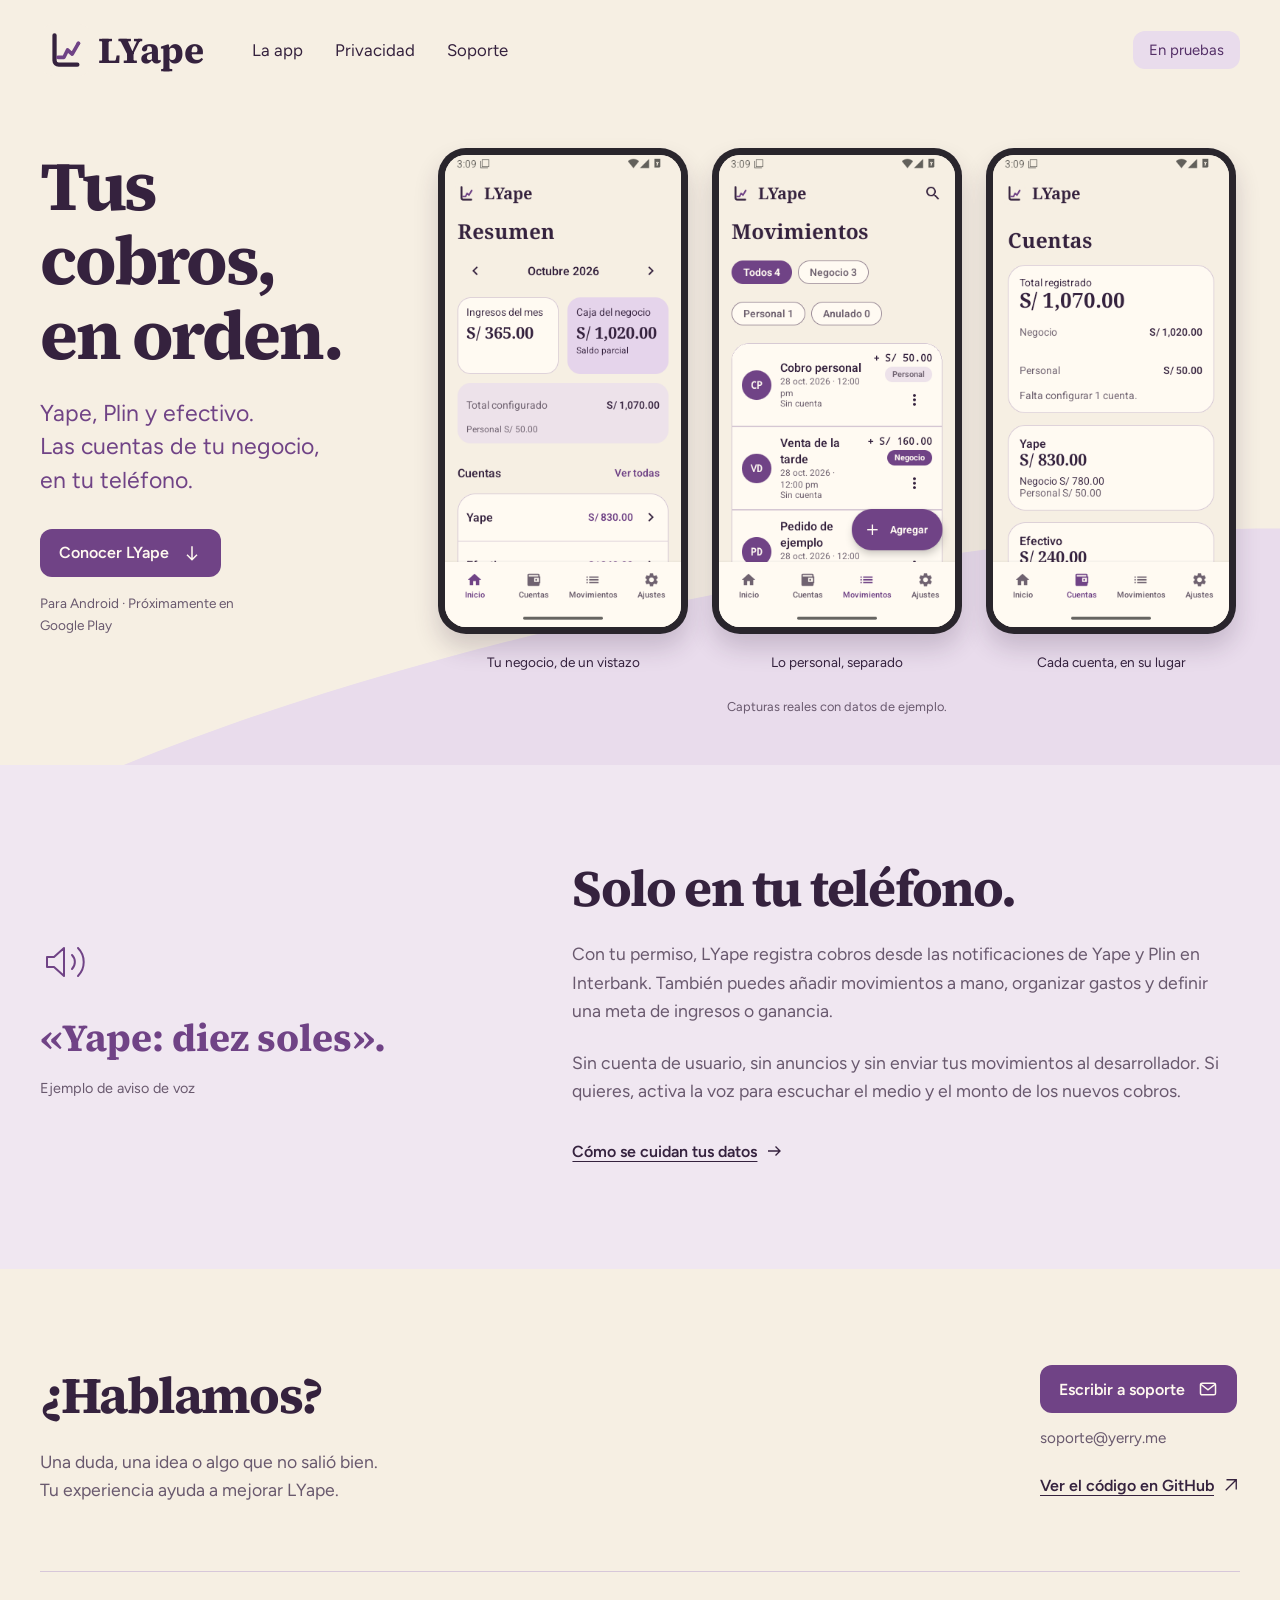
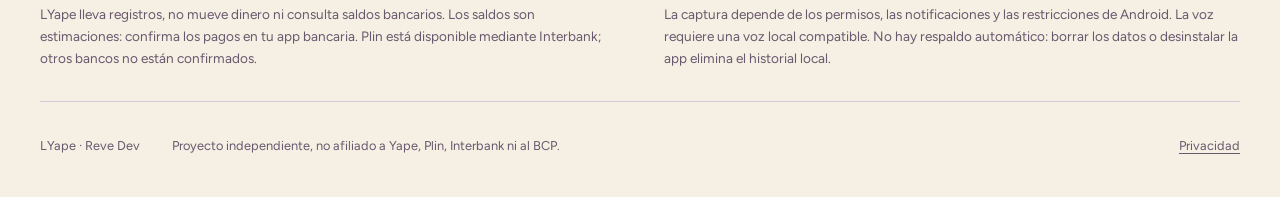
==== website/index.html @ 3028ce08 "feat: add LYape website and manual Pages deployment" ====
<!doctype html>
<html lang="es-PE">
<head>
  <meta charset="utf-8">
  <meta name="viewport" content="width=device-width, initial-scale=1">
  <meta name="theme-color" content="#F6EFE3">
  <meta name="description" content="Registra cobros de Yape y Plin, separa lo personal y lleva las cuentas de tu negocio en tu teléfono. LYape para Android, de código abierto.">
  <meta name="referrer" content="strict-origin-when-cross-origin">
  <title>LYape — Tus cobros, en orden</title>
  <link rel="canonical" href="https://lyape.yerry.me/">
  <meta property="og:type" content="website">
  <meta property="og:title" content="LYape — Tus cobros, en orden">
  <meta property="og:description" content="Las cuentas de tu negocio, en tu teléfono. Para Android. En pruebas.">
  <meta property="og:url" content="https://lyape.yerry.me/">
  <meta property="og:image" content="https://lyape.yerry.me/assets/feature.png">
  <link rel="icon" href="assets/logo.svg" type="image/svg+xml">
  <link rel="preload" href="assets/fonts/source-serif-bold.ttf" as="font" type="font/ttf" crossorigin>
  <link rel="stylesheet" href="styles.css">
</head>
<body>
  <a class="skip-link" href="#contenido">Saltar al contenido</a>
  <header class="site-header wrap">
    <a class="brand" href="./" aria-label="LYape, inicio"><img src="assets/logo.svg" alt="" width="52" height="52"><span>LYape</span></a>
    <nav aria-label="Navegación principal">
      <a href="#la-app">La app</a>
      <a href="privacidad/">Privacidad</a>
      <a href="#soporte">Soporte</a>
    </nav>
    <span class="status">En pruebas</span>
  </header>
  <main id="contenido">
    <section class="hero" aria-labelledby="titulo">
      <div class="hero-inner wrap">
        <div class="hero-copy">
          <h1 id="titulo">Tus cobros,<br>en orden.</h1>
          <p class="intro">Yape, Plin y efectivo.<br> Las cuentas de tu negocio,<br> en tu teléfono.</p>
          <a class="button" href="#como-funciona">Conocer LYape <svg viewBox="0 0 24 24" width="20" height="20" fill="none" stroke="currentColor" stroke-width="1.8" aria-hidden="true"><path d="M12 4v16m-6-6 6 6 6-6"/></svg></a>
          <p class="availability">Para Android · Próximamente en Google Play</p>
        </div>
        <div class="app-showcase" id="la-app">
          <div class="screens" role="region" aria-label="Capturas de LYape. Desliza para ver las tres pantallas." tabindex="0">
            <figure>
              <a class="phone" href="assets/01-inicio.png" aria-label="Ampliar captura de Inicio"><img src="assets/01-inicio.png" width="320" height="640" alt="Inicio: ingresos del mes, caja del negocio y resumen de cuentas." fetchpriority="high"></a>
              <figcaption>Tu negocio, de un vistazo</figcaption>
            </figure>
            <figure>
              <a class="phone" href="assets/02-movimientos.png" aria-label="Ampliar captura de Movimientos"><img src="assets/02-movimientos.png" width="320" height="640" alt="Movimientos: cobros clasificados como negocio o personal, con sus importes."></a>
              <figcaption>Lo personal, separado</figcaption>
            </figure>
            <figure>
              <a class="phone" href="assets/03-cuentas.png" aria-label="Ampliar captura de Cuentas"><img src="assets/03-cuentas.png" width="320" height="640" alt="Cuentas: total registrado y saldos de Yape y efectivo, separados entre negocio y personal."></a>
              <figcaption>Cada cuenta, en su lugar</figcaption>
            </figure>
          </div>
          <p class="gallery-note">Capturas reales con datos de ejemplo. <span class="swipe-hint">Desliza para ver más.</span></p>
        </div>
      </div>
    </section>
    <section class="local-section" id="como-funciona" aria-labelledby="local-title">
      <div class="wrap local-inner">
        <div class="voice-example">
          <svg viewBox="0 0 48 48" width="48" height="48" fill="none" stroke="currentColor" stroke-width="2" stroke-linecap="round" stroke-linejoin="round" aria-hidden="true"><path d="m24 10-10 9H7v10h7l10 9V10Zm8 7a10 10 0 0 1 0 14m6-21a20 20 0 0 1 0 28"/></svg>
          <p>«Yape: diez soles».</p>
          <span>Ejemplo de aviso de voz</span>
        </div>
        <div class="local-copy">
          <h2 id="local-title">Solo en tu teléfono.</h2>
          <p>Con tu permiso, LYape registra cobros desde las notificaciones de Yape y Plin en Interbank. También puedes añadir movimientos a mano, organizar gastos y definir una meta de ingresos o ganancia.</p>
          <p>Sin cuenta de usuario, sin anuncios y sin enviar tus movimientos al desarrollador. Si quieres, activa la voz para escuchar el medio y el monto de los nuevos cobros.</p>
          <a class="text-link" href="privacidad/">Cómo se cuidan tus datos <svg viewBox="0 0 24 24" width="18" height="18" fill="none" stroke="currentColor" stroke-width="1.8" aria-hidden="true"><path d="M4 12h16m-6-6 6 6-6 6"/></svg></a>
        </div>
      </div>
    </section>
    <section class="support wrap" id="soporte" aria-labelledby="support-title">
      <div>
        <h2 id="support-title">¿Hablamos?</h2>
        <p>Una duda, una idea o algo que no salió bien.<br> Tu experiencia ayuda a mejorar LYape.</p>
      </div>
      <div class="support-actions">
        <a class="button" href="mailto:soporte@yerry.me">Escribir a soporte <svg viewBox="0 0 24 24" width="20" height="20" fill="none" stroke="currentColor" stroke-width="1.8" aria-hidden="true"><rect x="3" y="5" width="18" height="14" rx="2"/><path d="m3 6 9 7 9-7"/></svg></a>
        <span class="support-email">soporte@yerry.me</span>
        <a class="text-link" href="https://github.com/Reve7339/lyape">Ver el código en GitHub <svg viewBox="0 0 24 24" width="18" height="18" fill="none" stroke="currentColor" stroke-width="1.8" aria-hidden="true"><path d="m5 19 14-14M6 5h13v13"/></svg></a>
      </div>
    </section>
    <aside class="limits wrap" aria-label="Qué debes saber">
      <p>LYape lleva registros, no mueve dinero ni consulta saldos bancarios. Los saldos son estimaciones: confirma los pagos en tu app bancaria. Plin está disponible mediante Interbank; otros bancos no están confirmados.</p>
      <p>La captura depende de los permisos, las notificaciones y las restricciones de Android. La voz requiere una voz local compatible. No hay respaldo automático: borrar los datos o desinstalar la app elimina el historial local.</p>
    </aside>
  </main>
  <footer class="site-footer wrap">
    <p>LYape · Reve Dev</p>
    <p>Proyecto independiente, no afiliado a Yape, Plin, Interbank ni al BCP.</p>
    <a href="privacidad/">Privacidad</a>
  </footer>
</body>
</html>
---- website/styles.css ----
@font-face{font-family:"LYape Serif";src:url("assets/fonts/source-serif-bold.ttf") format("truetype");font-weight:700;font-style:normal;font-display:swap}
@font-face{font-family:"Figtree";src:url("assets/fonts/figtree-regular.ttf") format("truetype");font-weight:400;font-style:normal;font-display:swap}
@font-face{font-family:"Figtree";src:url("assets/fonts/figtree-semibold.ttf") format("truetype");font-weight:600;font-style:normal;font-display:swap}
:root{color-scheme:light;--cream:#F6EFE3;--paper:#FFF9F0;--grape:#35223E;--purple:#704386;--purple-dark:#542F67;--lavender:#E9DCEC;--lavender-light:#F0E7F1;--muted:#69596E;--line:#D7C7D9;--bezel:#29252C;--shadow:rgba(53,34,62,.19);--serif:"LYape Serif",Georgia,serif;--sans:"Figtree",sans-serif;--ease:cubic-bezier(.16,1,.3,1);--s1:.5rem;--s2:1rem;--s3:1.5rem;--s4:2rem;--s5:3rem;--s6:4rem;--s7:6rem;background:var(--cream);color:var(--grape);font-family:var(--sans);font-size:16px;scrollbar-color:var(--purple) var(--cream);caret-color:var(--purple)}
*{box-sizing:border-box}
body{margin:0}
::selection{background:var(--purple);color:var(--paper)}
a{color:inherit;text-underline-offset:.23em;text-decoration-thickness:1px;touch-action:manipulation;-webkit-tap-highlight-color:transparent}
a:hover{color:var(--purple)}
:focus-visible{outline:3px solid var(--purple);outline-offset:5px}
img{display:block;max-width:100%;height:auto}
svg{flex:none}
p{line-height:1.6;margin:0 0 var(--s3)}
h1,h2{font-family:var(--serif);font-weight:700;line-height:1.08;letter-spacing:-.035em;text-wrap:balance;margin:0 0 var(--s3)}
h2{font-size:clamp(2.2rem,4vw,3.7rem)}
.wrap{width:min(100% - 5rem,1340px);margin-inline:auto}
.skip-link{position:absolute;left:var(--s2);top:var(--s2);z-index:5;padding:var(--s2);background:var(--grape);color:var(--paper);transform:translateY(-200%)}
.skip-link:focus{transform:none}
.skip-link:hover{color:var(--paper)}
.site-header{display:flex;align-items:center;gap:var(--s5);padding-block:var(--s3)}
.brand{display:inline-flex;align-items:center;gap:.4rem;text-decoration:none;font-family:var(--serif);font-size:2.3rem;font-weight:700;line-height:1}
.brand img{width:52px;height:52px}
.site-header nav{display:flex;gap:var(--s4);align-items:center}
.site-header nav a{padding-block:.75rem;text-decoration:none;font-size:1.05rem}
.site-header nav a:hover{text-decoration:underline}
.status{margin-left:auto;background:var(--lavender);color:var(--purple-dark);border-radius:12px;padding:.65rem 1rem;font-size:.93rem;white-space:nowrap}
.hero{position:relative;isolation:isolate;overflow:hidden}
.hero::before{content:"";position:absolute;z-index:-1;width:130%;height:330px;left:-10%;bottom:-165px;background:var(--lavender);border-radius:50%;transform:rotate(-12deg)}
.hero-inner{display:grid;grid-template-columns:.9fr 2fr;gap:var(--s4);align-items:center;padding-block:var(--s4) var(--s5)}
.hero-copy{padding-bottom:var(--s6)}
h1{font-size:clamp(3.2rem,5.4vw,5.2rem)}
.intro{font-size:clamp(1.12rem,1.8vw,1.65rem);line-height:1.45;color:var(--purple);margin-bottom:var(--s4)}
.button{display:inline-flex;align-items:center;justify-content:center;gap:.8rem;min-height:48px;padding:.85rem 1.2rem;border-radius:12px;background:var(--purple);color:var(--paper);font-weight:600;text-decoration:none;transition:background-color 160ms var(--ease)}
.button:hover{background:var(--purple-dark);color:var(--paper)}
.availability{font-size:.85rem;color:var(--muted);max-width:26ch;margin-top:var(--s2);margin-bottom:0}
.app-showcase{min-width:0;scroll-margin-top:var(--s2)}
.screens{display:grid;grid-template-columns:repeat(3,minmax(0,1fr));gap:var(--s3);padding:var(--s2) .25rem var(--s2)}
figure{min-width:0;margin:0}
.phone{display:block;padding:7px;background:var(--bezel);border-radius:28px;box-shadow:0 14px 24px var(--shadow);text-decoration:none}
.phone img{width:100%;border-radius:21px;aspect-ratio:1/2;object-fit:contain;background:var(--cream)}
.phone:hover{box-shadow:0 16px 28px var(--shadow)}
figcaption{text-align:center;font-size:.85rem;line-height:1.4;margin:1.2rem -.25rem .25rem;color:var(--grape)}
.gallery-note{margin:.3rem 0 0;text-align:center;font-size:.8rem;color:var(--muted)}
.swipe-hint{display:none}
.local-section{background:var(--lavender-light);padding-block:var(--s7)}
.local-inner{display:grid;grid-template-columns:.85fr 1.3fr;gap:var(--s7);align-items:center}
.local-copy p{max-width:65ch;font-size:1.1rem;color:var(--muted)}
.text-link{display:inline-flex;align-items:center;gap:var(--s1);font-weight:600;min-height:44px}
.voice-example{padding:var(--s4) 0;max-width:26rem;color:var(--purple)}
.voice-example svg{margin-bottom:var(--s3)}
.voice-example p{font-family:var(--serif);font-size:clamp(1.8rem,3vw,2.6rem);line-height:1.25;margin-bottom:var(--s2)}
.voice-example span{font-size:.9rem;color:var(--muted)}
.support{display:flex;justify-content:space-between;align-items:center;gap:var(--s6);padding-block:var(--s7) var(--s6)}
.support p{color:var(--muted);font-size:1.1rem;margin-bottom:0}
.support-actions{display:flex;align-items:flex-start;flex-direction:column;gap:var(--s2)}
.support-email{font-size:.95rem;color:var(--muted)}
.limits{padding-block:var(--s4);border-top:1px solid var(--line);display:grid;grid-template-columns:1fr 1fr;gap:var(--s5);color:var(--muted);font-size:.85rem}
.limits p{margin:0;max-width:72ch}
.site-footer{display:flex;align-items:baseline;gap:var(--s4);padding-block:var(--s3) var(--s4);border-top:1px solid var(--line);font-size:.8rem;color:var(--muted)}
.site-footer p{margin:0}.site-footer p:nth-child(2){flex:1}.site-footer a{padding-block:.75rem}
.policy-body main{max-width:74ch;padding:var(--s5) var(--s3) var(--s7);margin:auto}
.policy-body h1{font-size:clamp(2.3rem,5vw,3.5rem)}
.policy-body h2{font-size:1.65rem;margin-top:var(--s5);margin-bottom:var(--s2)}
.policy-body p{font-size:1.05rem;line-height:1.75}
.policy-body .contact{white-space:pre-line;color:var(--muted)}
.policy-back{margin-bottom:var(--s4);min-height:44px}
.website-notice{border-top:1px solid var(--line);padding-top:var(--s3);margin-top:var(--s5);color:var(--muted)}
@media(min-width:901px) and (prefers-reduced-motion:no-preference){.phone{animation:settle 420ms var(--ease) both}.screens figure:nth-child(2) .phone{animation-delay:60ms}.screens figure:nth-child(3) .phone{animation-delay:120ms}@keyframes settle{from{transform:translateY(9px);box-shadow:0 4px 8px var(--shadow)}to{transform:none;box-shadow:0 14px 24px var(--shadow)}}}
@media(max-width:1050px){.wrap{width:calc(100% - 3rem)}.hero-inner{grid-template-columns:.85fr 1.65fr;gap:var(--s3)}h1{font-size:3.4rem}.screens{gap:.85rem}.phone{padding:5px;border-radius:20px}.phone img{border-radius:15px}.local-inner{gap:var(--s5)}.site-header{gap:var(--s4)}}
@media(max-width:900px){.hero-inner{display:block;padding-top:var(--s3)}.hero-copy{padding-bottom:var(--s4);max-width:36rem}.intro{font-size:1.35rem}.intro br{display:none}.hero-copy h1{font-size:clamp(3rem,7.3vw,4.8rem)}.availability{max-width:none}.screens{gap:var(--s3);max-width:780px}.phone{padding:7px;border-radius:26px}.phone img{border-radius:19px}.local-inner{grid-template-columns:.8fr 1.2fr;gap:var(--s4)}.local-section{padding-block:var(--s6)}.support{gap:var(--s4)}.hero::before{bottom:-185px}}
@media(max-width:600px){.wrap{width:calc(100% - 2.5rem)}.site-header{gap:var(--s2);flex-wrap:wrap;padding-block:var(--s2)}.brand{font-size:1.9rem}.brand img{width:42px;height:42px}.site-header nav{order:3;width:100%;gap:var(--s4)}.status{font-size:.8rem;padding:.5rem .75rem}.hero-copy h1{font-size:3.45rem}.hero-copy{padding-bottom:var(--s3)}.intro{font-size:1.23rem;max-width:26ch}.screens{display:flex;overflow-x:auto;scroll-snap-type:x mandatory;gap:var(--s3);padding:var(--s2) .35rem var(--s4);scrollbar-width:thin;scrollbar-color:var(--purple) var(--lavender);scroll-padding-inline:.35rem}.screens figure{flex:0 0 min(73vw,270px);scroll-snap-align:start}.gallery-note{max-width:27ch;text-align:left;margin-top:var(--s1)}.swipe-hint{display:inline}.hero::before{height:380px;bottom:-185px;width:180%;left:-40%}.local-inner{display:flex;flex-direction:column-reverse;align-items:stretch;gap:var(--s4)}.local-copy p{font-size:1rem}.voice-example{padding:var(--s2) 0 0}.voice-example svg{width:32px;height:32px;margin-bottom:var(--s2)}.voice-example p{font-size:1.8rem}.support{flex-direction:column;align-items:flex-start;padding-block:var(--s6) var(--s5)}.support p{font-size:1rem}.support p br{display:none}.limits{grid-template-columns:1fr;gap:var(--s3)}.site-footer{flex-wrap:wrap;gap:var(--s2);padding-bottom:var(--s3)}.site-footer p:nth-child(2){order:3;flex-basis:100%}.site-footer a{margin-left:auto}.policy-body main{padding-top:var(--s3)}}
@media(prefers-reduced-motion:reduce){*,*::before,*::after{animation:none!important;scroll-behavior:auto!important;transition:none!important}}
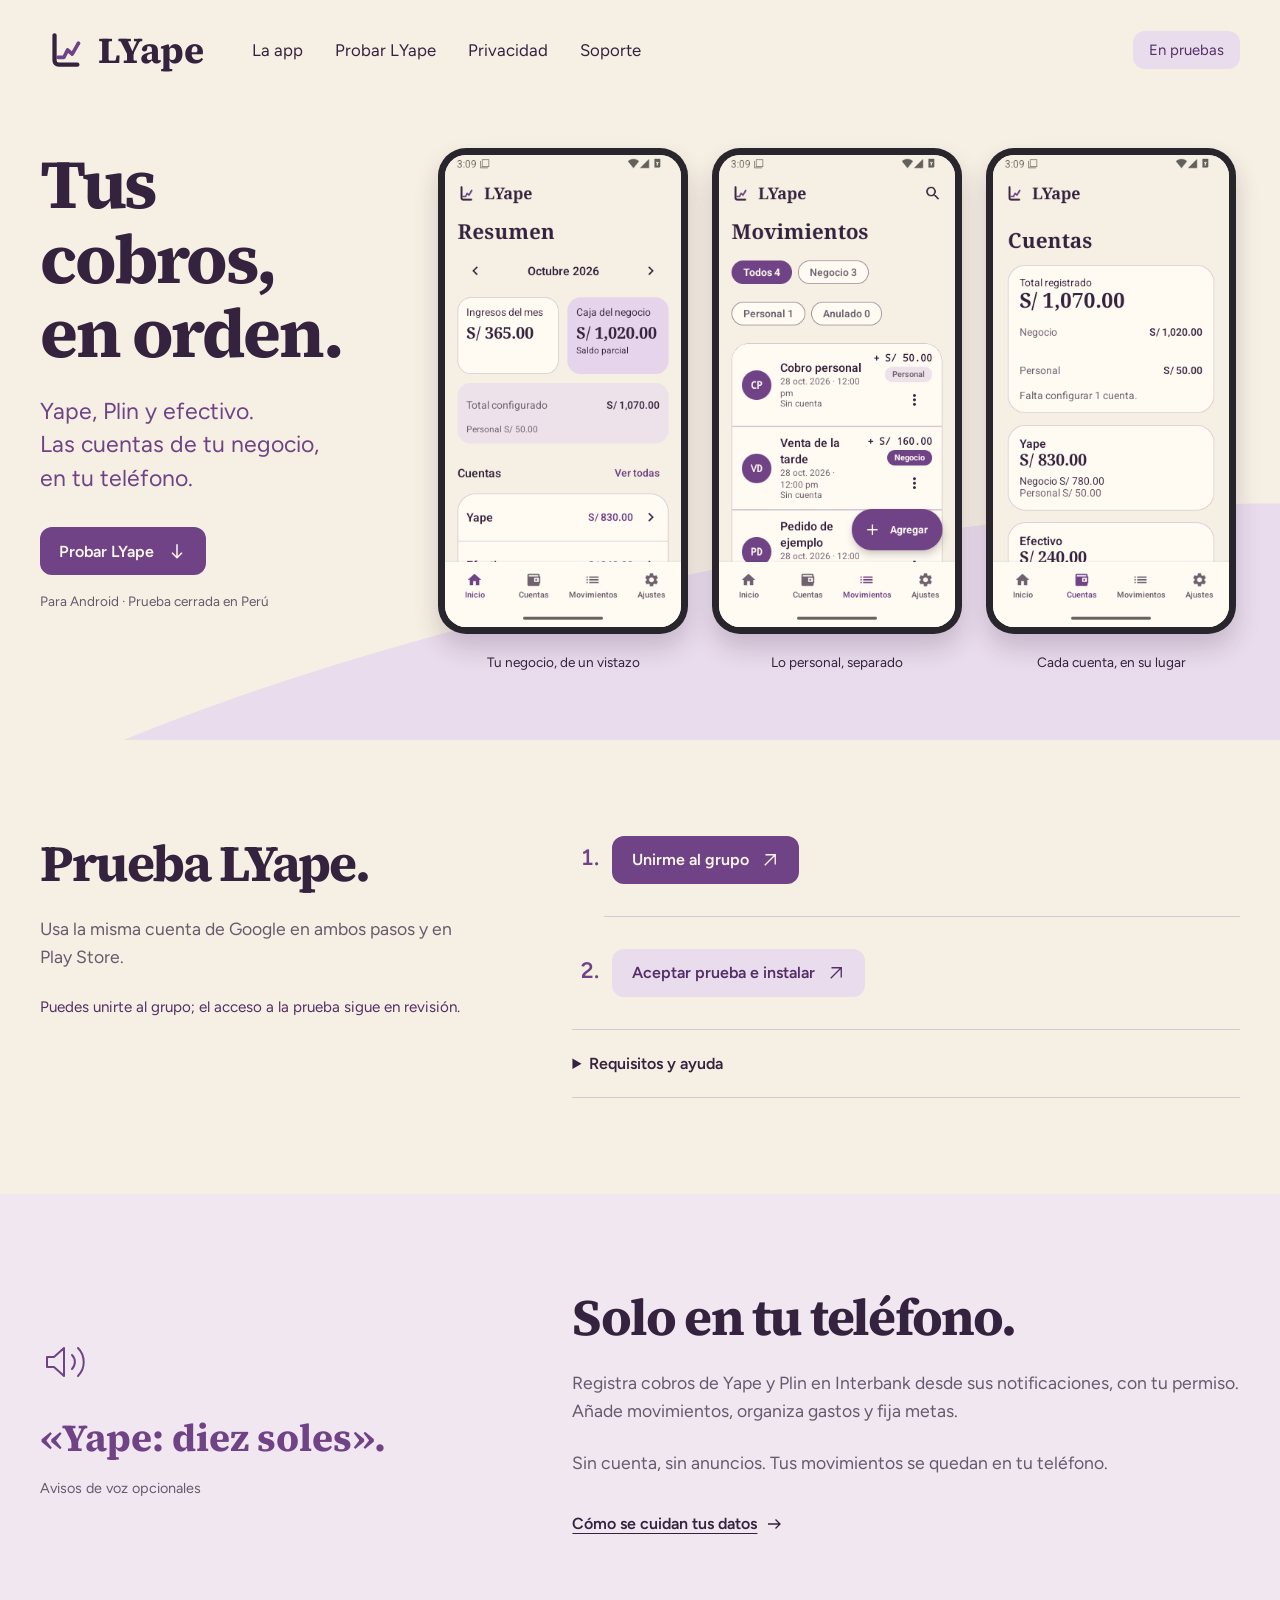
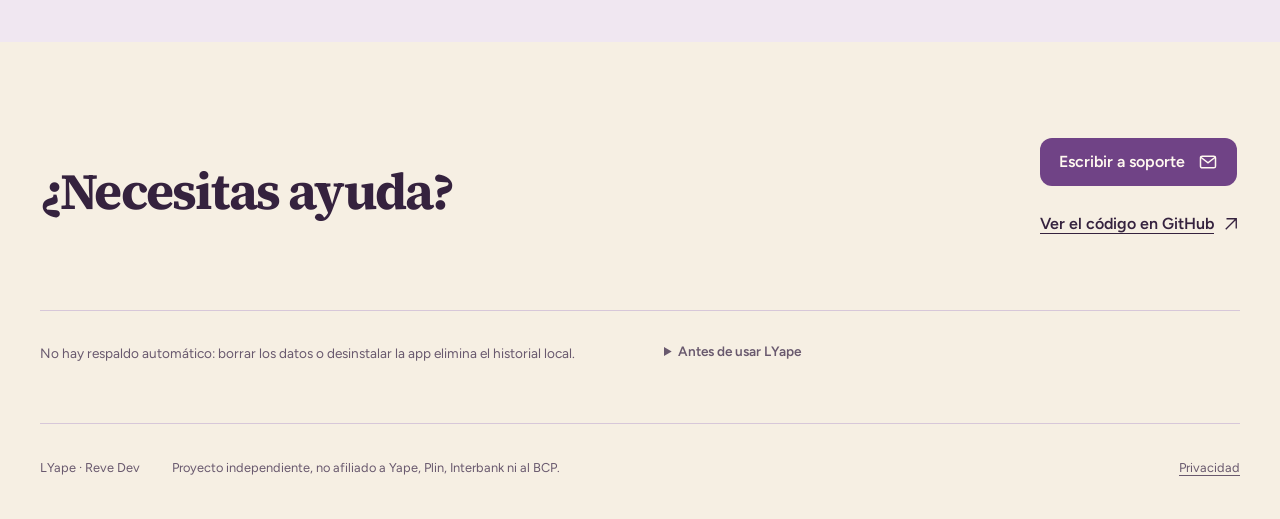
==== commit 8112056a: "feat(web): add closed-test signup and simplify landing copy" ====
--- a/website/index.html
+++ b/website/index.html
@@ -15,7 +15,7 @@
   <meta property="og:image" content="https://lyape.yerry.me/assets/feature.png">
   <link rel="icon" href="assets/logo.svg" type="image/svg+xml">
   <link rel="preload" href="assets/fonts/source-serif-bold.ttf" as="font" type="font/ttf" crossorigin>
-  <link rel="stylesheet" href="styles.css">
+  <link rel="stylesheet" href="styles.css?v=20261030-concise">
 </head>
 <body>
   <a class="skip-link" href="#contenido">Saltar al contenido</a>
@@ -23,6 +23,7 @@
     <a class="brand" href="./" aria-label="LYape, inicio"><img src="assets/logo.svg" alt="" width="52" height="52"><span>LYape</span></a>
     <nav aria-label="Navegación principal">
       <a href="#la-app">La app</a>
+      <a href="#prueba">Probar LYape</a>
       <a href="privacidad/">Privacidad</a>
       <a href="#soporte">Soporte</a>
     </nav>
@@ -34,8 +35,8 @@
         <div class="hero-copy">
           <h1 id="titulo">Tus cobros,<br>en orden.</h1>
           <p class="intro">Yape, Plin y efectivo.<br> Las cuentas de tu negocio,<br> en tu teléfono.</p>
-          <a class="button" href="#como-funciona">Conocer LYape <svg viewBox="0 0 24 24" width="20" height="20" fill="none" stroke="currentColor" stroke-width="1.8" aria-hidden="true"><path d="M12 4v16m-6-6 6 6 6-6"/></svg></a>
-          <p class="availability">Para Android · Próximamente en Google Play</p>
+          <a class="button" href="#prueba">Probar LYape <svg viewBox="0 0 24 24" width="20" height="20" fill="none" stroke="currentColor" stroke-width="1.8" aria-hidden="true"><path d="M12 4v16m-6-6 6 6 6-6"/></svg></a>
+          <p class="availability">Para Android · Prueba cerrada en Perú</p>
         </div>
         <div class="app-showcase" id="la-app">
           <div class="screens" role="region" aria-label="Capturas de LYape. Desliza para ver las tres pantallas." tabindex="0">
@@ -52,8 +53,34 @@
               <figcaption>Cada cuenta, en su lugar</figcaption>
             </figure>
           </div>
-          <p class="gallery-note">Capturas reales con datos de ejemplo. <span class="swipe-hint">Desliza para ver más.</span></p>
+          <p class="swipe-hint">Desliza para ver más.</p>
         </div>
+      </div>
+    </section>
+    <section class="testing wrap" id="prueba" aria-labelledby="testing-title">
+      <div class="testing-intro">
+        <h2 id="testing-title">Prueba LYape.</h2>
+        <p>Usa la misma cuenta de Google en ambos pasos y en Play Store.</p>
+        <!-- Retirar este aviso solo al confirmar la publicación del cambio de testers en Play Console. -->
+        <p class="testing-notice" id="testing-status">Puedes unirte al grupo; el acceso a la prueba sigue en revisión.</p>
+      </div>
+      <div class="testing-guide">
+        <ol class="testing-steps" aria-label="Pasos para participar en la prueba">
+          <li>
+            <a class="button" href="https://groups.google.com/g/reve-app-testers" target="_blank" rel="noopener noreferrer" aria-describedby="testing-new-tab">Unirme al grupo <svg viewBox="0 0 24 24" width="18" height="18" fill="none" stroke="currentColor" stroke-width="1.8" aria-hidden="true"><path d="m5 19 14-14M6 5h13v13"/></svg></a>
+          </li>
+          <li>
+            <a class="button button-secondary" href="https://play.google.com/apps/testing/com.lyape" target="_blank" rel="noopener noreferrer" aria-describedby="testing-status testing-new-tab">Aceptar prueba e instalar <svg viewBox="0 0 24 24" width="18" height="18" fill="none" stroke="currentColor" stroke-width="1.8" aria-hidden="true"><path d="m5 19 14-14M6 5h13v13"/></svg></a>
+          </li>
+        </ol>
+        <span class="visually-hidden" id="testing-new-tab">Se abre en otra pestaña.</span>
+        <details class="testing-help">
+          <summary>Requisitos y ayuda</summary>
+          <p>Necesitas Android 8 o posterior y una cuenta de Play Store de Perú. Tras unirte al grupo, acepta la prueba para instalar desde Google Play.</p>
+          <p>Si no puedes acceder, comprueba tu cuenta y tu pertenencia al grupo. Si acabas de unirte, espera unos minutos y reintenta. El cambio de acceso por grupo aún está en revisión.</p>
+          <p>El registro se hace en Google. Los administradores del grupo pueden ver tu correo. <a href="privacidad/#website-title">Privacidad</a>.</p>
+          <a class="text-link" href="mailto:soporte@yerry.me">Pedir ayuda a soporte</a>
+        </details>
       </div>
     </section>
     <section class="local-section" id="como-funciona" aria-labelledby="local-title">
@@ -61,30 +88,32 @@
         <div class="voice-example">
           <svg viewBox="0 0 48 48" width="48" height="48" fill="none" stroke="currentColor" stroke-width="2" stroke-linecap="round" stroke-linejoin="round" aria-hidden="true"><path d="m24 10-10 9H7v10h7l10 9V10Zm8 7a10 10 0 0 1 0 14m6-21a20 20 0 0 1 0 28"/></svg>
           <p>«Yape: diez soles».</p>
-          <span>Ejemplo de aviso de voz</span>
+          <span>Avisos de voz opcionales</span>
         </div>
         <div class="local-copy">
           <h2 id="local-title">Solo en tu teléfono.</h2>
-          <p>Con tu permiso, LYape registra cobros desde las notificaciones de Yape y Plin en Interbank. También puedes añadir movimientos a mano, organizar gastos y definir una meta de ingresos o ganancia.</p>
-          <p>Sin cuenta de usuario, sin anuncios y sin enviar tus movimientos al desarrollador. Si quieres, activa la voz para escuchar el medio y el monto de los nuevos cobros.</p>
+          <p>Registra cobros de Yape y Plin en Interbank desde sus notificaciones, con tu permiso. Añade movimientos, organiza gastos y fija metas.</p>
+          <p>Sin cuenta, sin anuncios. Tus movimientos se quedan en tu teléfono.</p>
           <a class="text-link" href="privacidad/">Cómo se cuidan tus datos <svg viewBox="0 0 24 24" width="18" height="18" fill="none" stroke="currentColor" stroke-width="1.8" aria-hidden="true"><path d="M4 12h16m-6-6 6 6-6 6"/></svg></a>
         </div>
       </div>
     </section>
     <section class="support wrap" id="soporte" aria-labelledby="support-title">
       <div>
-        <h2 id="support-title">¿Hablamos?</h2>
-        <p>Una duda, una idea o algo que no salió bien.<br> Tu experiencia ayuda a mejorar LYape.</p>
+        <h2 id="support-title">¿Necesitas ayuda?</h2>
       </div>
       <div class="support-actions">
         <a class="button" href="mailto:soporte@yerry.me">Escribir a soporte <svg viewBox="0 0 24 24" width="20" height="20" fill="none" stroke="currentColor" stroke-width="1.8" aria-hidden="true"><rect x="3" y="5" width="18" height="14" rx="2"/><path d="m3 6 9 7 9-7"/></svg></a>
-        <span class="support-email">soporte@yerry.me</span>
         <a class="text-link" href="https://github.com/Reve7339/lyape">Ver el código en GitHub <svg viewBox="0 0 24 24" width="18" height="18" fill="none" stroke="currentColor" stroke-width="1.8" aria-hidden="true"><path d="m5 19 14-14M6 5h13v13"/></svg></a>
       </div>
     </section>
     <aside class="limits wrap" aria-label="Qué debes saber">
-      <p>LYape lleva registros, no mueve dinero ni consulta saldos bancarios. Los saldos son estimaciones: confirma los pagos en tu app bancaria. Plin está disponible mediante Interbank; otros bancos no están confirmados.</p>
-      <p>La captura depende de los permisos, las notificaciones y las restricciones de Android. La voz requiere una voz local compatible. No hay respaldo automático: borrar los datos o desinstalar la app elimina el historial local.</p>
+      <p>No hay respaldo automático: borrar los datos o desinstalar la app elimina el historial local.</p>
+      <details class="usage-help">
+        <summary>Antes de usar LYape</summary>
+        <p>LYape no mueve dinero ni consulta saldos bancarios. Los saldos son estimaciones: confirma los pagos en tu app bancaria. Plin solo está confirmado con Interbank.</p>
+        <p>La captura depende de los permisos, las notificaciones y las restricciones de Android. Los avisos de voz necesitan una voz local compatible.</p>
+      </details>
     </aside>
   </main>
   <footer class="site-footer wrap">
--- a/website/styles.css
+++ b/website/styles.css
@@ -17,6 +17,7 @@
 .skip-link{position:absolute;left:var(--s2);top:var(--s2);z-index:5;padding:var(--s2);background:var(--grape);color:var(--paper);transform:translateY(-200%)}
 .skip-link:focus{transform:none}
 .skip-link:hover{color:var(--paper)}
+.visually-hidden{position:absolute;width:1px;height:1px;padding:0;margin:-1px;overflow:hidden;clip-path:inset(50%);white-space:nowrap;border:0}
 .site-header{display:flex;align-items:center;gap:var(--s5);padding-block:var(--s3)}
 .brand{display:inline-flex;align-items:center;gap:.4rem;text-decoration:none;font-family:var(--serif);font-size:2.3rem;font-weight:700;line-height:1}
 .brand img{width:52px;height:52px}
@@ -40,8 +41,25 @@
 .phone img{width:100%;border-radius:21px;aspect-ratio:1/2;object-fit:contain;background:var(--cream)}
 .phone:hover{box-shadow:0 16px 28px var(--shadow)}
 figcaption{text-align:center;font-size:.85rem;line-height:1.4;margin:1.2rem -.25rem .25rem;color:var(--grape)}
-.gallery-note{margin:.3rem 0 0;text-align:center;font-size:.8rem;color:var(--muted)}
-.swipe-hint{display:none}
+.swipe-hint{display:none;margin:var(--s1) 0 0;font-size:.8rem;color:var(--muted)}
+.testing{display:grid;grid-template-columns:.85fr 1.3fr;gap:var(--s7);padding-block:var(--s7);scroll-margin-top:var(--s4)}
+.testing-intro,.testing-guide{min-width:0}
+.testing-intro>p{max-width:48ch;color:var(--muted);font-size:1.1rem}
+.testing-intro .testing-notice{color:var(--purple-dark);font-size:.95rem;margin-bottom:0}
+.testing-steps{list-style:decimal;margin:0;padding-left:var(--s4)}
+.testing-steps li{padding:0 0 var(--s4) var(--s1)}
+.testing-steps li+li{border-top:1px solid var(--line);padding-top:var(--s4)}
+.testing-steps li::marker{color:var(--purple);font-size:1.4rem;font-weight:600}
+.testing .button{max-width:100%;text-align:center}
+.button-secondary{background:var(--lavender);color:var(--purple-dark)}
+.button-secondary:hover{background:var(--purple-dark);color:var(--paper)}
+.testing-help{border-block:1px solid var(--line);padding-block:var(--s1)}
+.testing-help summary,.usage-help summary{min-height:48px;padding-block:var(--s2);font-weight:600;cursor:pointer;touch-action:manipulation}
+.testing-help summary:hover,.usage-help summary:hover{color:var(--purple)}
+.testing-help p{color:var(--muted);margin-block:var(--s2);max-width:65ch}
+@media(max-width:1050px){.testing{gap:var(--s5)}}
+@media(max-width:900px){.testing{grid-template-columns:1fr;gap:var(--s4);padding-block:var(--s6)}.testing-intro>p{max-width:65ch}.site-header{flex-wrap:wrap}.site-header nav{order:3;width:100%;flex-wrap:wrap;gap:var(--s3)}}
+@media(max-width:600px){.testing-intro>p{font-size:1rem}.testing h2{font-size:2.2rem}.testing-steps{padding-left:var(--s3)}.testing-steps li{padding-left:var(--s1)}.testing .button{width:100%}.testing .button svg{width:16px;height:16px}}
 .local-section{background:var(--lavender-light);padding-block:var(--s7)}
 .local-inner{display:grid;grid-template-columns:.85fr 1.3fr;gap:var(--s7);align-items:center}
 .local-copy p{max-width:65ch;font-size:1.1rem;color:var(--muted)}
@@ -51,11 +69,12 @@
 .voice-example p{font-family:var(--serif);font-size:clamp(1.8rem,3vw,2.6rem);line-height:1.25;margin-bottom:var(--s2)}
 .voice-example span{font-size:.9rem;color:var(--muted)}
 .support{display:flex;justify-content:space-between;align-items:center;gap:var(--s6);padding-block:var(--s7) var(--s6)}
-.support p{color:var(--muted);font-size:1.1rem;margin-bottom:0}
+.support h2{margin-bottom:0}
 .support-actions{display:flex;align-items:flex-start;flex-direction:column;gap:var(--s2)}
-.support-email{font-size:.95rem;color:var(--muted)}
 .limits{padding-block:var(--s4);border-top:1px solid var(--line);display:grid;grid-template-columns:1fr 1fr;gap:var(--s5);color:var(--muted);font-size:.85rem}
 .limits p{margin:0;max-width:72ch}
+.usage-help summary{padding-top:0}
+.usage-help p+p{margin-top:var(--s2)}
 .site-footer{display:flex;align-items:baseline;gap:var(--s4);padding-block:var(--s3) var(--s4);border-top:1px solid var(--line);font-size:.8rem;color:var(--muted)}
 .site-footer p{margin:0}.site-footer p:nth-child(2){flex:1}.site-footer a{padding-block:.75rem}
 .policy-body main{max-width:74ch;padding:var(--s5) var(--s3) var(--s7);margin:auto}
@@ -68,5 +87,5 @@
 @media(min-width:901px) and (prefers-reduced-motion:no-preference){.phone{animation:settle 420ms var(--ease) both}.screens figure:nth-child(2) .phone{animation-delay:60ms}.screens figure:nth-child(3) .phone{animation-delay:120ms}@keyframes settle{from{transform:translateY(9px);box-shadow:0 4px 8px var(--shadow)}to{transform:none;box-shadow:0 14px 24px var(--shadow)}}}
 @media(max-width:1050px){.wrap{width:calc(100% - 3rem)}.hero-inner{grid-template-columns:.85fr 1.65fr;gap:var(--s3)}h1{font-size:3.4rem}.screens{gap:.85rem}.phone{padding:5px;border-radius:20px}.phone img{border-radius:15px}.local-inner{gap:var(--s5)}.site-header{gap:var(--s4)}}
 @media(max-width:900px){.hero-inner{display:block;padding-top:var(--s3)}.hero-copy{padding-bottom:var(--s4);max-width:36rem}.intro{font-size:1.35rem}.intro br{display:none}.hero-copy h1{font-size:clamp(3rem,7.3vw,4.8rem)}.availability{max-width:none}.screens{gap:var(--s3);max-width:780px}.phone{padding:7px;border-radius:26px}.phone img{border-radius:19px}.local-inner{grid-template-columns:.8fr 1.2fr;gap:var(--s4)}.local-section{padding-block:var(--s6)}.support{gap:var(--s4)}.hero::before{bottom:-185px}}
-@media(max-width:600px){.wrap{width:calc(100% - 2.5rem)}.site-header{gap:var(--s2);flex-wrap:wrap;padding-block:var(--s2)}.brand{font-size:1.9rem}.brand img{width:42px;height:42px}.site-header nav{order:3;width:100%;gap:var(--s4)}.status{font-size:.8rem;padding:.5rem .75rem}.hero-copy h1{font-size:3.45rem}.hero-copy{padding-bottom:var(--s3)}.intro{font-size:1.23rem;max-width:26ch}.screens{display:flex;overflow-x:auto;scroll-snap-type:x mandatory;gap:var(--s3);padding:var(--s2) .35rem var(--s4);scrollbar-width:thin;scrollbar-color:var(--purple) var(--lavender);scroll-padding-inline:.35rem}.screens figure{flex:0 0 min(73vw,270px);scroll-snap-align:start}.gallery-note{max-width:27ch;text-align:left;margin-top:var(--s1)}.swipe-hint{display:inline}.hero::before{height:380px;bottom:-185px;width:180%;left:-40%}.local-inner{display:flex;flex-direction:column-reverse;align-items:stretch;gap:var(--s4)}.local-copy p{font-size:1rem}.voice-example{padding:var(--s2) 0 0}.voice-example svg{width:32px;height:32px;margin-bottom:var(--s2)}.voice-example p{font-size:1.8rem}.support{flex-direction:column;align-items:flex-start;padding-block:var(--s6) var(--s5)}.support p{font-size:1rem}.support p br{display:none}.limits{grid-template-columns:1fr;gap:var(--s3)}.site-footer{flex-wrap:wrap;gap:var(--s2);padding-bottom:var(--s3)}.site-footer p:nth-child(2){order:3;flex-basis:100%}.site-footer a{margin-left:auto}.policy-body main{padding-top:var(--s3)}}
+@media(max-width:600px){.wrap{width:calc(100% - 2.5rem)}.site-header{gap:var(--s2);flex-wrap:wrap;padding-block:var(--s2)}.brand{font-size:1.9rem}.brand img{width:42px;height:42px}.site-header nav{order:3;width:100%;gap:var(--s4)}.status{font-size:.8rem;padding:.5rem .75rem}.hero-copy h1{font-size:3.45rem}.hero-copy{padding-bottom:var(--s3)}.intro{font-size:1.23rem;max-width:26ch}.screens{display:flex;overflow-x:auto;scroll-snap-type:x mandatory;gap:var(--s3);padding:var(--s2) .35rem var(--s4);scrollbar-width:thin;scrollbar-color:var(--purple) var(--lavender);scroll-padding-inline:.35rem}.screens figure{flex:0 0 min(73vw,270px);scroll-snap-align:start}.swipe-hint{display:block}.hero::before{height:380px;bottom:-185px;width:180%;left:-40%}.local-inner{display:flex;flex-direction:column-reverse;align-items:stretch;gap:var(--s4)}.local-copy p{font-size:1rem}.voice-example{padding:var(--s2) 0 0}.voice-example svg{width:32px;height:32px;margin-bottom:var(--s2)}.voice-example p{font-size:1.8rem}.support{flex-direction:column;align-items:flex-start;padding-block:var(--s6) var(--s5)}.limits{grid-template-columns:1fr;gap:var(--s3)}.site-footer{flex-wrap:wrap;gap:var(--s2);padding-bottom:var(--s3)}.site-footer p:nth-child(2){order:3;flex-basis:100%}.site-footer a{margin-left:auto}.policy-body main{padding-top:var(--s3)}}
 @media(prefers-reduced-motion:reduce){*,*::before,*::after{animation:none!important;scroll-behavior:auto!important;transition:none!important}}
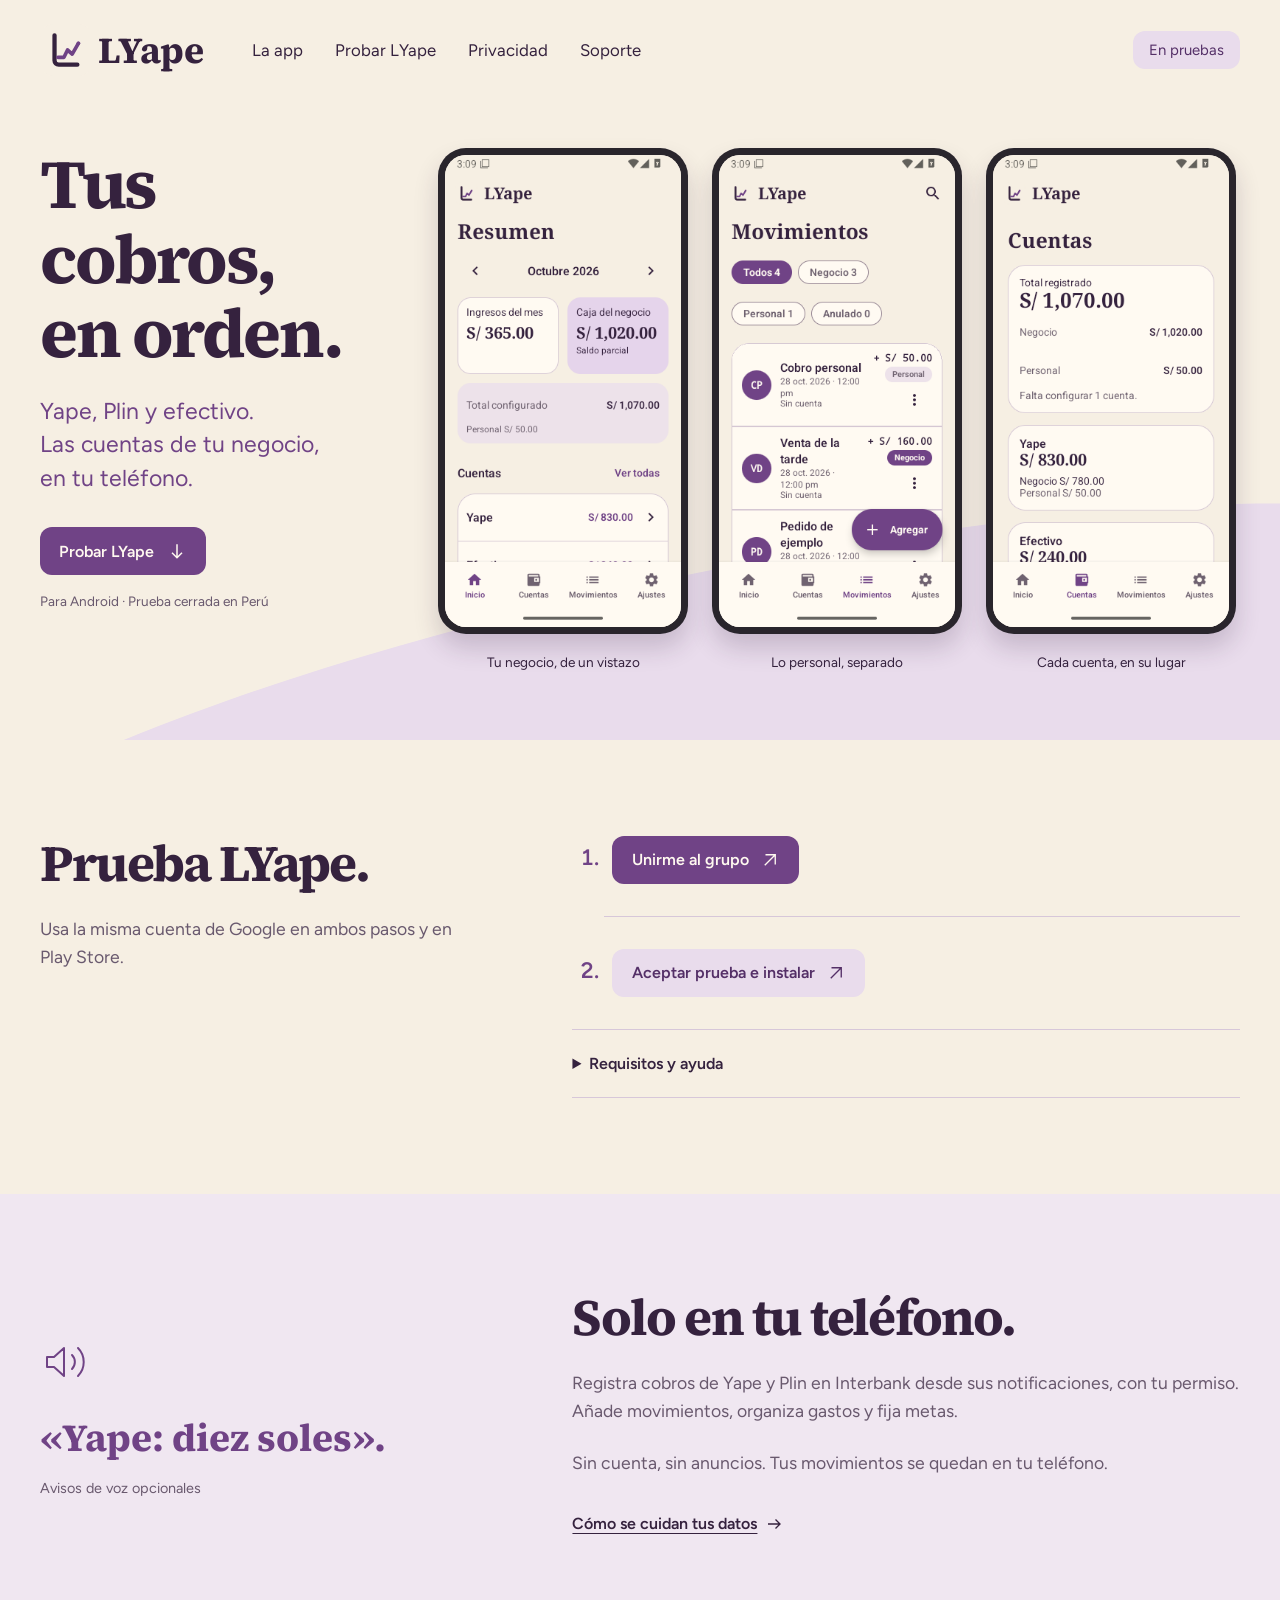
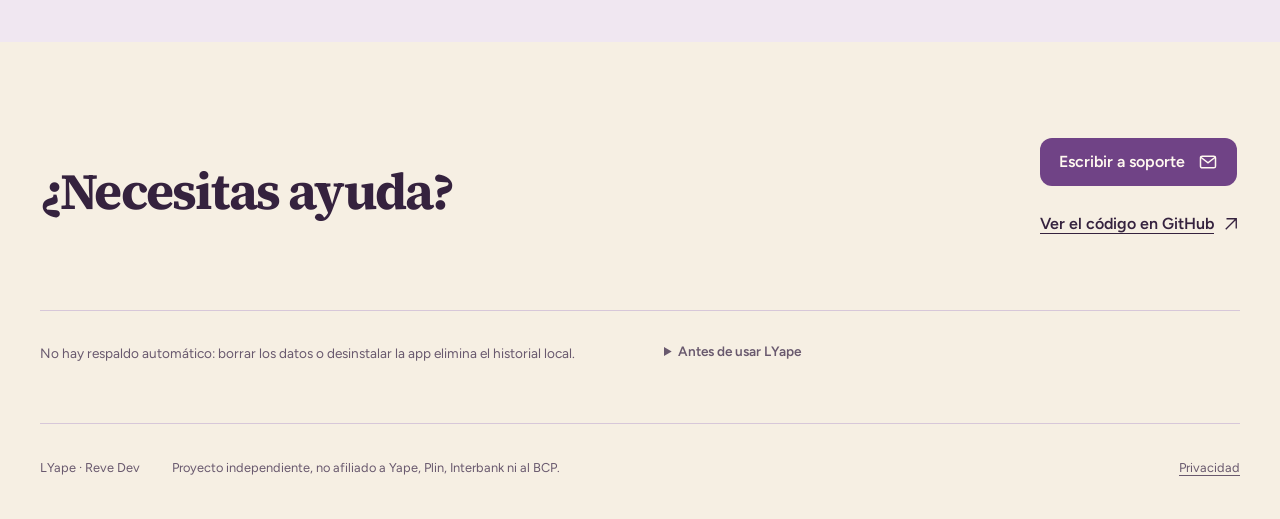
==== commit cb42ff09: "fix(web): remove pending review notice from tester signup" ====
--- a/website/index.html
+++ b/website/index.html
@@ -61,8 +61,6 @@
       <div class="testing-intro">
         <h2 id="testing-title">Prueba LYape.</h2>
         <p>Usa la misma cuenta de Google en ambos pasos y en Play Store.</p>
-        <!-- Retirar este aviso solo al confirmar la publicación del cambio de testers en Play Console. -->
-        <p class="testing-notice" id="testing-status">Puedes unirte al grupo; el acceso a la prueba sigue en revisión.</p>
       </div>
       <div class="testing-guide">
         <ol class="testing-steps" aria-label="Pasos para participar en la prueba">
@@ -70,14 +68,14 @@
             <a class="button" href="https://groups.google.com/g/reve-app-testers" target="_blank" rel="noopener noreferrer" aria-describedby="testing-new-tab">Unirme al grupo <svg viewBox="0 0 24 24" width="18" height="18" fill="none" stroke="currentColor" stroke-width="1.8" aria-hidden="true"><path d="m5 19 14-14M6 5h13v13"/></svg></a>
           </li>
           <li>
-            <a class="button button-secondary" href="https://play.google.com/apps/testing/com.lyape" target="_blank" rel="noopener noreferrer" aria-describedby="testing-status testing-new-tab">Aceptar prueba e instalar <svg viewBox="0 0 24 24" width="18" height="18" fill="none" stroke="currentColor" stroke-width="1.8" aria-hidden="true"><path d="m5 19 14-14M6 5h13v13"/></svg></a>
+            <a class="button button-secondary" href="https://play.google.com/apps/testing/com.lyape" target="_blank" rel="noopener noreferrer" aria-describedby="testing-new-tab">Aceptar prueba e instalar <svg viewBox="0 0 24 24" width="18" height="18" fill="none" stroke="currentColor" stroke-width="1.8" aria-hidden="true"><path d="m5 19 14-14M6 5h13v13"/></svg></a>
           </li>
         </ol>
         <span class="visually-hidden" id="testing-new-tab">Se abre en otra pestaña.</span>
         <details class="testing-help">
           <summary>Requisitos y ayuda</summary>
           <p>Necesitas Android 8 o posterior y una cuenta de Play Store de Perú. Tras unirte al grupo, acepta la prueba para instalar desde Google Play.</p>
-          <p>Si no puedes acceder, comprueba tu cuenta y tu pertenencia al grupo. Si acabas de unirte, espera unos minutos y reintenta. El cambio de acceso por grupo aún está en revisión.</p>
+          <p>Si no puedes acceder, comprueba tu cuenta y tu pertenencia al grupo. Si acabas de unirte, espera unos minutos y reintenta.</p>
           <p>El registro se hace en Google. Los administradores del grupo pueden ver tu correo. <a href="privacidad/#website-title">Privacidad</a>.</p>
           <a class="text-link" href="mailto:soporte@yerry.me">Pedir ayuda a soporte</a>
         </details>
--- a/website/styles.css
+++ b/website/styles.css
@@ -45,7 +45,6 @@
 .testing{display:grid;grid-template-columns:.85fr 1.3fr;gap:var(--s7);padding-block:var(--s7);scroll-margin-top:var(--s4)}
 .testing-intro,.testing-guide{min-width:0}
 .testing-intro>p{max-width:48ch;color:var(--muted);font-size:1.1rem}
-.testing-intro .testing-notice{color:var(--purple-dark);font-size:.95rem;margin-bottom:0}
 .testing-steps{list-style:decimal;margin:0;padding-left:var(--s4)}
 .testing-steps li{padding:0 0 var(--s4) var(--s1)}
 .testing-steps li+li{border-top:1px solid var(--line);padding-top:var(--s4)}
